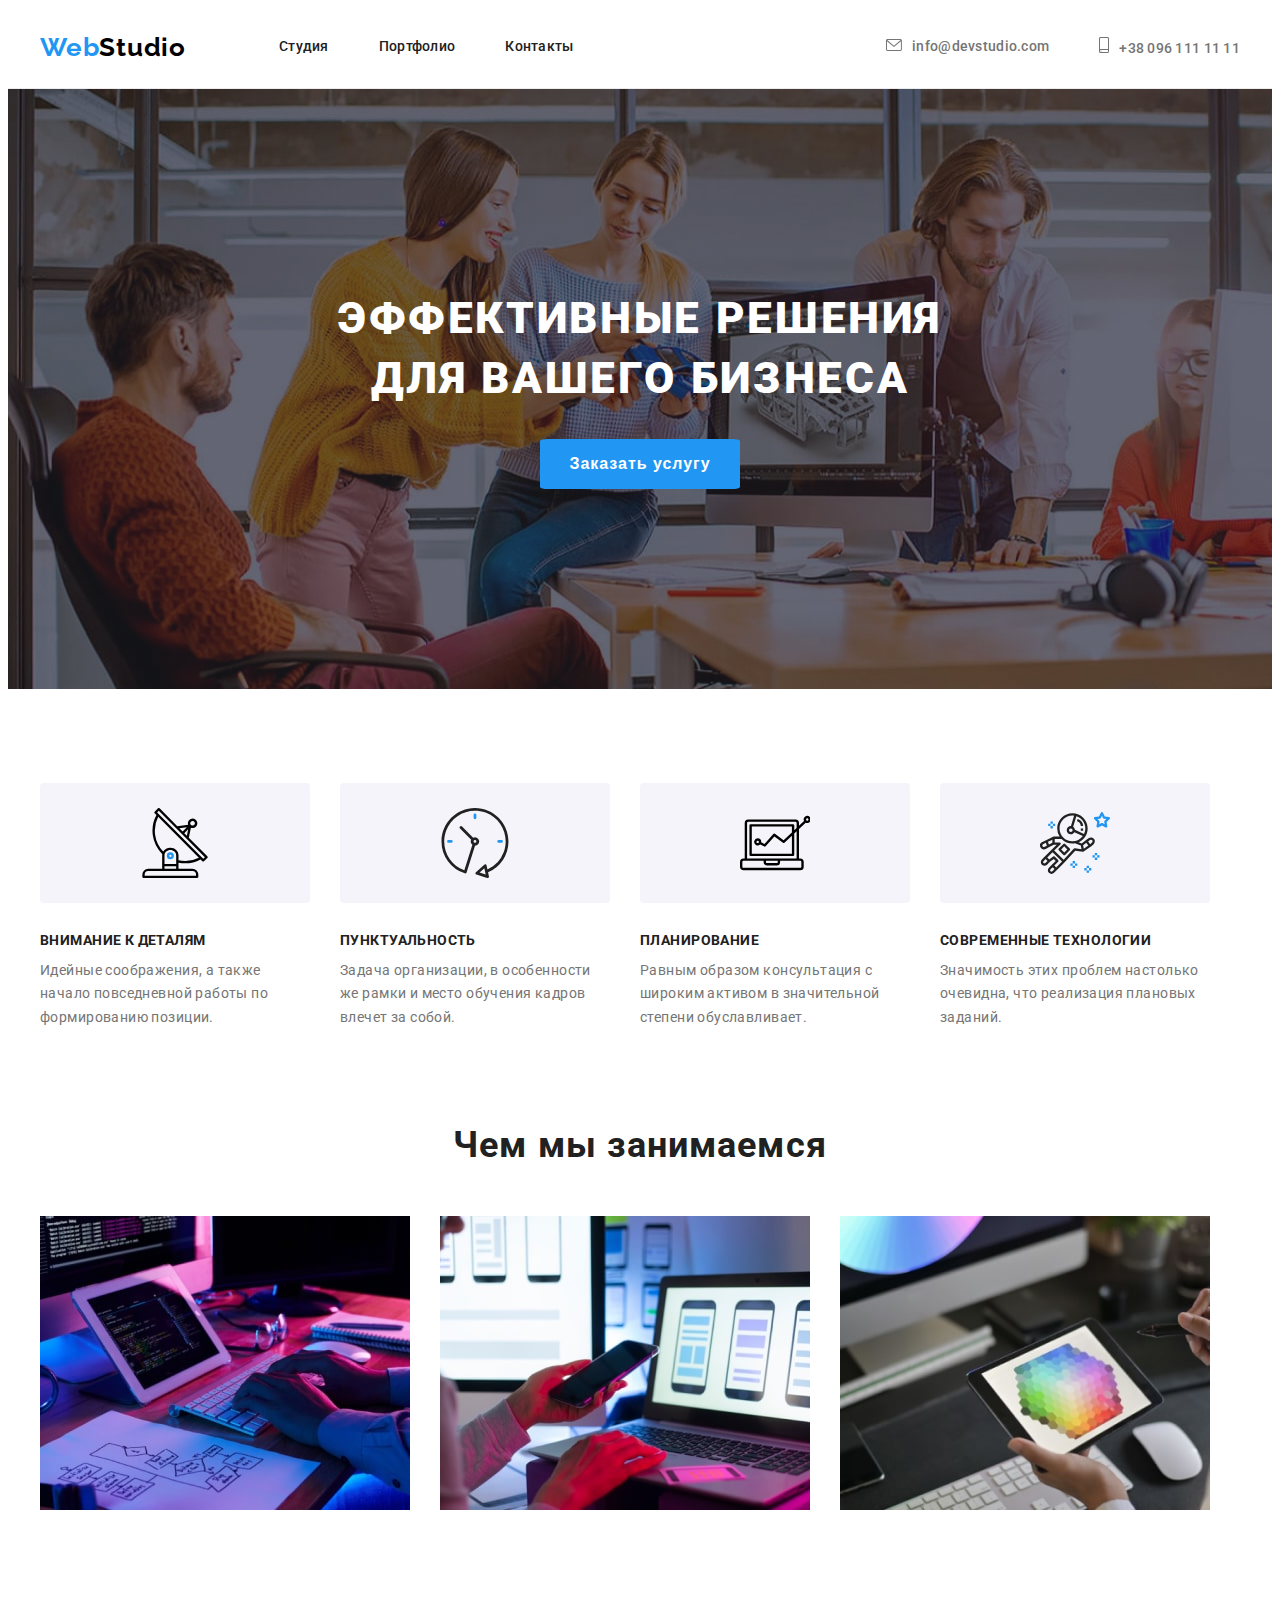
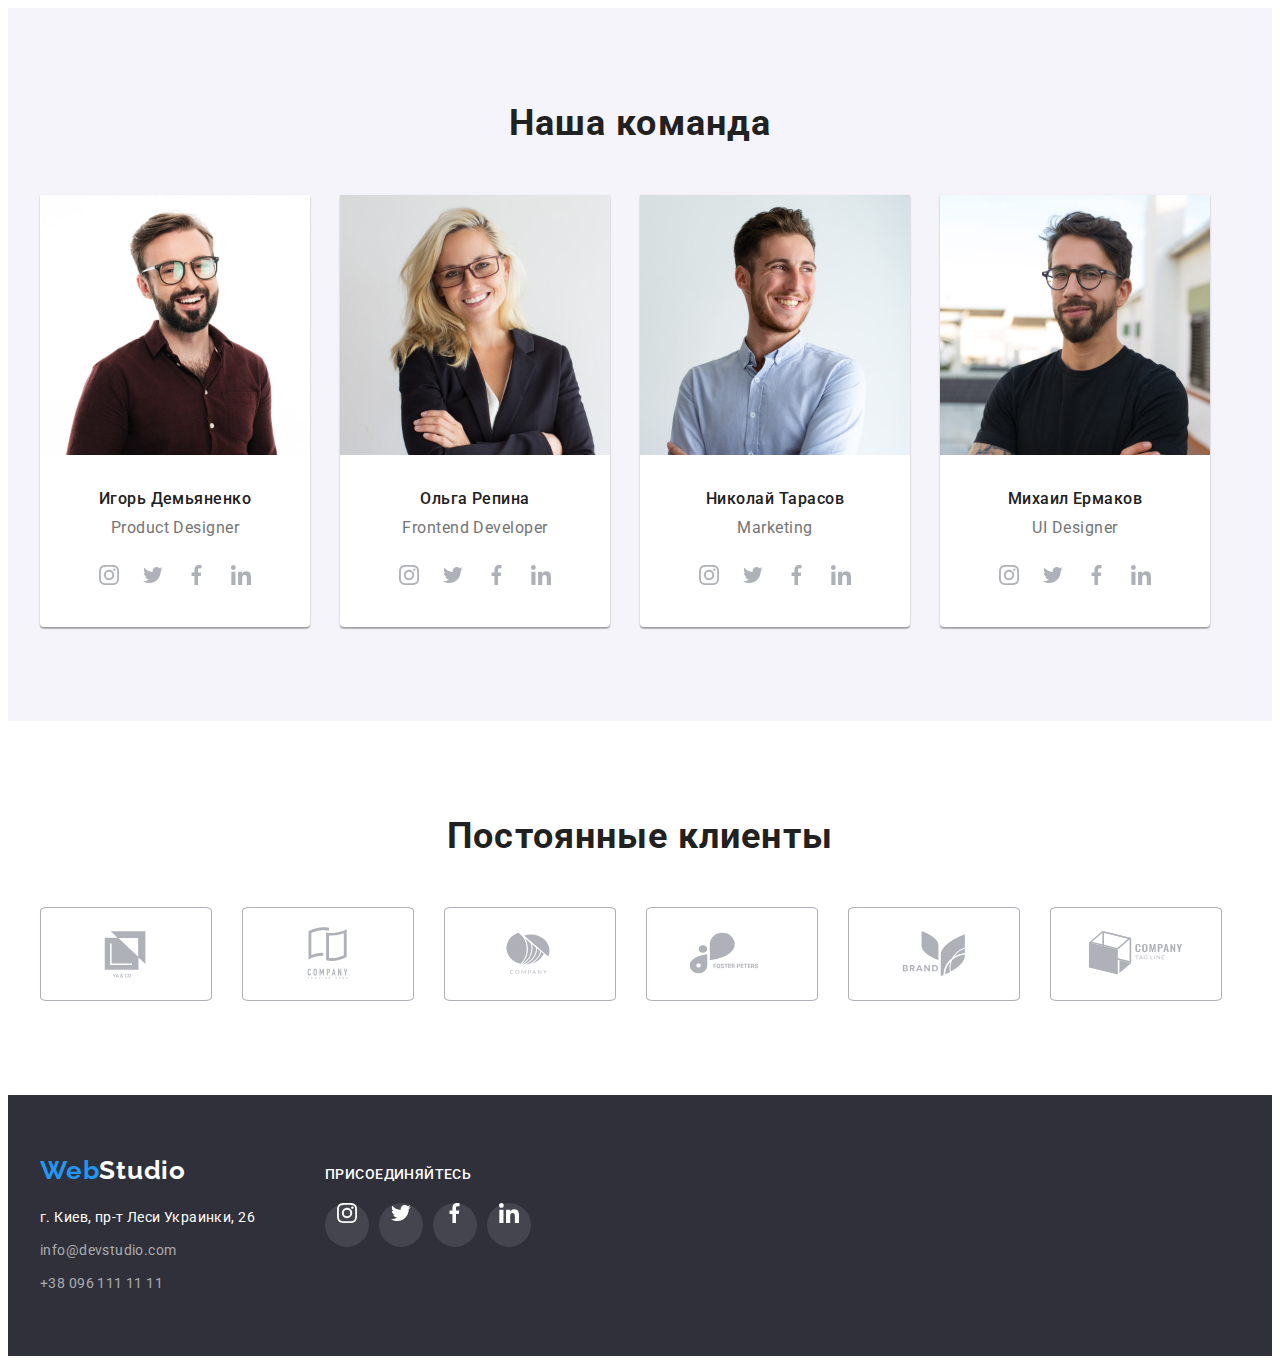
==== index.html @ 397a9e9d "Perenos 4 DZ" ====
<!DOCTYPE html>
<html lang="ru">
<head>
    <meta charset="UTF-8">
    <meta http-equiv="X-UA-Compatible" content="IE=edge">
    <meta name="viewport" content="width=device-width, initial-scale=1.0">
    <link rel="preconnect" href="https://fonts.googleapis.com">
    <link rel="preconnect" href="https://fonts.gstatic.com" crossorigin>
    <link href="https://fonts.googleapis.com/css2?family=Raleway:wght@700&family=Roboto:wght@400;500;700;900&display=swap"
        rel="stylesheet">
<link rel="stylesheet" href="https://cdnjs.cloudflare.com/ajax/libs/modern-normalize/1.1.0/modern-normalize.min.css"
    integrity="sha512-wpPYUAdjBVSE4KJnH1VR1HeZfpl1ub8YT/NKx4PuQ5NmX2tKuGu6U/JRp5y+Y8XG2tV+wKQpNHVUX03MfMFn9Q=="
    crossorigin="anonymous" referrerpolicy="no-referrer" />
    <link rel="stylesheet" href="./css/styles.css">
    <title>Студия</title>
</head>
<body>
    <!--Верстка хеддера-->
    <header class="header">
        <div class="container header-container">
            <div class="header-logo">
        <a class="link logo" href="#0"><span class="logo-first">Web</span>Studio</a>
        </div>
        <nav class="header-navigation">
            <ul class="list header-list">
                <li class="header-item"><a class="link  header-link" href="./index.html">Студия</a></li>
                <li class="header-item"><a class="link header-link" href="./portfolio.html">Портфолио</a></li>
                <li class="header-item"><a class="link header-link" href="#0">Контакты</a></li>
            </ul>
        </nav>
        <div class="header-connect">
        <ul class="list header-contacts">
        <li class="header-contacts-item">
            
            <a class="link header-mail" href="mailto:info@devstudio.com">
                <svg class="header-icon">
                <use href="./img/icon.svg#icon-mail" width='16' height='12'></use>
            </svg>info@devstudio.com</a></li>
        <li>
            <a class="link header-tel" href="tel:+380961111111">
                <svg class="header-icon tel-icon">
                <use href="./img/icon.svg#icon-tel" width='10' height='16'></use>
            </svg>+38 096 111 11 11</a></li>
        </ul>
        </div>
        </div>
    </header>
    <!--Контент страницы-->
    <main class="main-content">
        <!--Hero-->
        <section class="hero section">
            <div class="hero-container container">
            <h1 class="hero-title">Эффективные решения для вашего бизнеса</h1>
            <button class="hero-button" type="button">Заказать услугу</button>
            </div>
        </section>
        <!--Особенности-->
        <section class="features section">
            <div class="container features-container">
            <h2 class="visually-hidden">Особенности</h2>
            <ul class="list features-list list">
                <li class="features-list-item">
                    <div class="features-thumb">
                    <svg class="features-icon">
                        <use href="./img/icon.svg#icon-antenna" width='70' height='70'></use>
                    </svg>
                    </div>
                    <h3 class="features-list-subtitle">Внимание к деталям</h3>
                    <p class="features-list-text">Идейные соображения, а также начало повседневной работы по формированию позиции.</p>
                </li>
                <li class="features-list-item">
                    <div class="features-thumb">
                        <svg class="features-icon">
                            <use href="./img/icon.svg#icon-clock" width='70' height='70'></use>
                        </svg>
                    </div>
                    <h3 class="features-list-subtitle">Пунктуальность</h3>
                    <p class="features-list-text">Задача организации, в особенности же рамки и место обучения кадров влечет за собой.</p>
                </li>
                <li class="features-list-item">
                    <div class="features-thumb">
                        <svg class="features-icon">
                            <use href="./img/icon.svg#icon-Vector" width='70' height='70'></use>
                        </svg>
                    </div>
                    <h3 class="features-list-subtitle">Планирование</h3>
                    <p class="features-list-text">Равным образом консультация с широким активом в значительной степени обуславливает.</p>
                </li>
                <li class="features-list-item">
                    <div class="features-thumb">
                        <svg class="features-icon">
                            <use href="./img/icon.svg#icon-astronaut" width='70' height='70'></use>
                        </svg>
                    </div>
                    <h3 class="features-list-subtitle">Современные технологии</h3>
                    <p class="features-list-text">Значимость этих проблем настолько очевидна, что реализация плановых заданий.</p>
                </li>
            </ul>
            </div>
        </section>
            <!-- Чем мы занимаемся -->
        <section class="what-we-do section">
            <div class="container what-we-do-container">
            <h2 class="features-list-title">Чем мы занимаемся</h2>
            <ul class="list features-list-pictures">
                <li class="list-picture"><img src="./img/img1.jpeg" alt="Примеры того чем мы занимаемся" width="370" height="294"></li>
                <li class="list-picture"><img src="./img/img2.jpeg" alt="Примеры того чем мы занимаемся" width="370" height="294"></li>
                <li class="list-picture"><img src="./img/img3.jpeg" alt="Примеры того чем мы занимаемся" width="370" height="294"></li>
            </ul>
            </div>
        </section>
        <!--Наша команда-->
        <section class="our-team section">
            <div class="container our-team-container">
            <h2 class="our-team-title">Наша команда</h2>
            <ul class="list our-team-list">
                <li class="our-team-item">
                    <img class="our-team-image" src="./img/team/img1.jpeg" alt="Участник команды" width="270" height="260">
                    <div class="our-team-item-bottom">
                    <h3 class="our-team-subtitle">Игорь Демьяненко</h3>
                    <p class="our-team-text" lang="en">Product Designer</p>
                    <ul class="our-team-social-list list">
                        <li class="our-team-social-item">
                            <a class="our-team-social-link link" href="#0">
                                <svg class="our-team-social-image">
                                    <use href='./img/icon.svg#icon-instagram'width='20' height='20'></use>
                                </svg>
                            </a>
                        </li>
                        <li class="our-team-social-item">
                            <a class="our-team-social-link link" href="#0">
                                <svg class="our-team-social-image">
                                    <use href='./img/icon.svg#icon-twitter' width='20' height='20'></use>
                                </svg>
                            </a>
                        </li>
                        <li class="our-team-social-item">
                            <a class="our-team-social-link link" href="#0">
                                <svg class="our-team-social-image">
                                    <use href='./img/icon.svg#icon-facebook' width='20' height='20'></use>
                                </svg>
                            </a>
                        </li>
                        <li class="our-team-social-item">
                            <a  class="our-team-social-link link" class="our-team-social-link link" href="#0">
                                <svg class="our-team-social-image">
                                    <use href='./img/icon.svg#icon-linkedin' width='20' height='20'></use>
                                </svg>
                            </a>
                        </li>
                    </ul>
                    </div>
                </li>
                <li class="our-team-item">
                    <img class="our-team-image" src="./img/team/img2.jpeg" alt="Участник команды" width="270" height="260">
                    <div class="our-team-item-bottom">
                    <h3 class="our-team-subtitle">Ольга Репина</h3>
                    <p class="our-team-text" lang="en">Frontend Developer</p>
                    <ul class="our-team-social-list list">
                        <li class="our-team-social-item">
                            <a class="our-team-social-link link" class="our-team-social-link link" href="#0">
                                <svg class="our-team-social-image">
                                    <use href='./img/icon.svg#icon-instagram' width='20' height='20'></use>
                                </svg>
                            </a>
                        </li>
                        <li class="our-team-social-item">
                            <a class="our-team-social-link link" class="our-team-social-link link" href="#0">
                                <svg class="our-team-social-image">
                                    <use href='./img/icon.svg#icon-twitter' width='20' height='20'></use>
                                </svg>
                            </a>
                        </li>
                        <li class="our-team-social-item">
                            <a class="our-team-social-link link" class="our-team-social-link link" href="#0">
                                <svg class="our-team-social-image">
                                    <use href='./img/icon.svg#icon-facebook' width='20' height='20'></use>
                                </svg>
                            </a>
                        </li>
                        <li class="our-team-social-item">
                            <a class="our-team-social-link link" class="our-team-social-link link" href="#0">
                                <svg class="our-team-social-image">
                                    <use href='./img/icon.svg#icon-linkedin' width='20' height='20'></use>
                                </svg>
                            </a>
                        </li>
                    </ul>
                    </div>
                </li>
                <li class="our-team-item">
                    <img class="our-team-image" src="./img/team/img3.jpeg" alt="Участник команды" width="270" height="260">
                    <div class="our-team-item-bottom">
                    <h3 class="our-team-subtitle">Николай Тарасов</h3>
                    <p class="our-team-text" lang="en">Marketing</p>
                    <ul class="our-team-social-list list">
                        <li class="our-team-social-item">
                            <a class="our-team-social-link link" href="#0">
                                <svg class="our-team-social-image">
                                    <use href='./img/icon.svg#icon-instagram' width='20' height='20'></use>
                                </svg>
                            </a>
                        </li>
                        <li class="our-team-social-item">
                            <a class="our-team-social-link link" href="#0">
                                <svg class="our-team-social-image">
                                    <use href='./img/icon.svg#icon-twitter' width='20' height='20'></use>
                                </svg>
                            </a>
                        </li>
                        <li class="our-team-social-item">
                            <a class="our-team-social-link link" href="#0">
                                <svg class="our-team-social-image">
                                    <use href='./img/icon.svg#icon-facebook' width='20' height='20'></use>
                                </svg>
                            </a>
                        </li>
                        <li class="our-team-social-item">
                            <a class="our-team-social-link link" href="#0">
                                <svg class="our-team-social-image">
                                    <use href='./img/icon.svg#icon-linkedin' width='20' height='20'></use>
                                </svg>
                            </a>
                        </li>
                    </ul>
                    </div>
                </li>
                <li class="our-team-item">
                    <img class="our-team-image" src="./img/team/img4.jpeg" alt="Участник команды" width="270" height="260">
                    <div class="our-team-item-bottom">
                    <h3 class="our-team-subtitle">Михаил Ермаков</h3>
                    <p class="our-team-text" lang="en">UI Designer</p>
                    <ul class="our-team-social-list list">
                        <li class="our-team-social-item">
                            <a class="our-team-social-link link" href="#0">
                                <svg class="our-team-social-image">
                                    <use href='./img/icon.svg#icon-instagram' width='20' height='20'></use>
                                </svg>
                            </a>
                        </li>
                        <li class="our-team-social-item">
                            <a class="our-team-social-link link" href="#0">
                                <svg class="our-team-social-image">
                                    <use href='./img/icon.svg#icon-twitter' width='20' height='20'></use>
                                </svg>
                            </a>
                        </li>
                        <li class="our-team-social-item">
                            <a class="our-team-social-link link" href="#0">
                                <svg class="our-team-social-image">
                                    <use href='./img/icon.svg#icon-facebook' width='20' height='20'></use>
                                </svg>
                            </a>
                        </li>
                        <li class="our-team-social-item">
                            <a class="our-team-social-link link" href="#0">
                                <svg class="our-team-social-image">
                                    <use href='./img/icon.svg#icon-linkedin' width='20' height='20'></use>
                                </svg>
                            </a>
                        </li>
                    </ul>
                    </div>
                </li>
            </ul>
            </div>
        </section>
        <!--Постоянные клиенты-->
        <section class="regular-customers container">
            <h2 class="regular-customers-title">Постоянные клиенты</h2>
            <ul class="list regular-customers-list">
                <li class="regular-customers-item">
                    <a class="regular-customers-link link" href="#0">
                    <svg class="regular-customers-image">
                    <use href='./img/icon.svg#icon-Logo'></use>
                    </svg></a>
                </li>
                <li class="regular-customers-item">
                    <a class="regular-customers-link link" href="#0">
                    <svg class="regular-customers-image">
                        <use href='./img/icon.svg#icon-Logo2'></use>
                    </svg></a>
                </li>
                <li class="regular-customers-item">
                    <a class="regular-customers-link link" href="#0">
                    <svg class="regular-customers-image">
                        <use href='./img/icon.svg#icon-Logo3'></use>
                    </svg>
                    </a>
                </li>
                <li class="regular-customers-item">
                    <a class="regular-customers-link link" href="#0">
                    <svg class="regular-customers-image">
                        <use href='./img/icon.svg#icon-Logo4'></use>
                    </svg>
                    </a>
                </li>
                <li class="regular-customers-item">
                    <a class="regular-customers-link link" href="#0">
                    <svg class="regular-customers-image">
                        <use href='./img/icon.svg#icon-Logo5'></use>
                    </svg>
                    </a>
                </li>
                <li class="regular-customers-item">
                    <a class="regular-customers-link link" href="#0">
                    <svg class="regular-customers-image">
                        <use href='./img/icon.svg#icon-Logo6'></use>
                    </svg>
                    </a>
                </li>
            </ul>
        </section>
    </main>
    <!--Создание подвала-->
    <footer class="footer">
        <div class="footer-main-container container">
        <div class="footer-container">
        <a class="link logo-footer" href="#0"><span class="logo-first">Web</span>Studio</a>
        <address class="address-title">
            <ul class="list footer-contacts">
                <li class="footer-list-item"><a class="link map-navigation" href="https://goo.gl/maps/PW8hdYivpTVeAPPN6" target="_blank">г. Киев, пр-т Леси Украинки, 26</a></li>
                <li class="footer-list-item"><a class="link footer-mail" href="mailto:info@devstudio.com">info@devstudio.com</a></li>
                <li class="footer-list-item"><a class="link footer-tel" href="tel:+380961111111">+38 096 111 11 11</a></li>
            </ul>
        </div>
        </address>
        <div class="container our-social-container">
        <h3 class="our-social-title">ПРИСОЕДИНЯЙТЕСЬ</h3>
        <ul class="our-social-list list">
            <li class="our-social-item">
                <a class="link our-social-link" href="#0">
                    <svg class="our-social-image">
                        <use href='./img/icon.svg#icon-instagram' width='20' height='20'></use>
                    </svg>
                </a>
            </li>
            <li class="our-social-item">
                <a class="link our-social-link" href="#0">
                    <svg class="our-social-image">
                        <use href='./img/icon.svg#icon-twitter' width='20' height='20'></use>
                    </svg>
                </a>
            </li>
            <li class="our-social-item">
                <a class="link our-social-link" href="#0">
                    <svg class="our-social-image">
                        <use href='./img/icon.svg#icon-facebook' width='20' height='20'></use>
                    </svg>
                </a>
            </li>
            <li class="our-social-item">
                <a class="link our-social-link" href="#0">
                    <svg class="our-social-image">
                        <use href='./img/icon.svg#icon-linkedin' width='20' height='20'></use>
                    </svg>
                </a>
            </li>
        </ul>
        </div>
        </div>
    </footer>
</body>
</html>
---- css/styles.css ----
:root {
  --main-title-color: #ffffff;
  --second-title-color: #212121;
  --main-text-color: #757575;
  --second-text-color: #ffffff;
  --third-text-color: rgba(255, 255, 255, 0, 6);
  --fourth-text-color: #212121;
  --accent-text-color: #2196f3;
  --header-text-color-first: #212121;
  --header-text-color-second: #757575;
  --main-logo-color: #000000;
  --second-logo-color: #2196f3;
}

a:active,
a:focus {
  outline: none;
}

input,
textarea {
  outline: none;
}
input:active,
textarea:active {
  outline: none;
}
:focus {
  outline: none;
}
textarea {
  resize: none;
}
textarea {
  resize: vertical;
}
textarea {
  resize: horizontal;
}

p,
h1,
h2,
h3,
h4,
h5,
h6 {
  margin: 0;
}

body {
  font-family: "Roboto", sans-serif;
  background-color: #ffffff;
  color: var(--main-text-color);
}

ul {
  margin: 0;
  padding: 0;
}

button {
  cursor: pointer;
}

.list {
  list-style: none;
}

.link {
  text-decoration: none;
  color: inherit;
}

.visually-hidden {
  position: absolute;
  white-space: nowrap;
  width: 1px;
  height: 1px;
  overflow: hidden;
  border: 0;
  padding: 0;
  clip: rect(0 0 0 0);
  clip-path: inset(50%);
  margin: -1px;
}

.section {
  padding-top: 94px;
  padding-bottom: 94px;
}

.container {
  width: 1200px;
  padding-left: 15px;
  padding-right: 15px;
  margin: 0 auto;
}

/*-----------------HEADER--------------*/

.header {
  padding-top: 24px;
  padding-bottom: 25px;
  border-bottom: 1px solid #ececec;
}

.header-logo {
  margin-right: 93px;
}

.header-container {
  display: flex;
  align-items: center;
}

.header-item:not(:last-child) {
  margin-right: 50px;
}

.header-connect {
  margin-left: auto;
}

.header-contacts {
  display: flex;
}

.header-mail {
  margin-right: 50px;
}

.logo {
  font-family: "Raleway", sans-serif;
  font-weight: 700;
  font-size: 26px;
  line-height: 1.19;
  letter-spacing: 0.03em;
  color: var(--main-logo-color);
}

.logo-first {
  color: var(--second-logo-color);
}

.header-list {
  display: flex;
}

.header-item {
  font-weight: 500;
  font-size: 14px;
  line-height: 1.14;
  letter-spacing: 0.02em;
  color: var(--header-text-color-first);
}

.header-contacts {
  font-weight: 500;
  font-size: 14px;
  line-height: 1.14;
  letter-spacing: 0.02em;
  color: var(--header-text-color-second);
  justify-content: center;
  align-items: center;
}

.header-icon {
  width: 16px;
  height: 12px;
  margin-right: 10px;
  fill: var(--header-text-color-second);
}

.tel-icon {
  width: 10px;
  height: 16px;
}

.header-contacts-item:hover,
.header-contacts-item:focus {
  color: var(--accent-text-color);
  fill: var(--accent-text-color);
}

.logo:focus,
.logo:hover {
  color: var(--accent-text-color);
}

.header-link:hover,
.header-link:focus,
.header-link:active {
  color: var(--accent-text-color);
}

.header-tel:hover,
.header-tel:focus {
  color: var(--accent-text-color);
}

.header-tel:hover svg,
.header-tel:focus svg {
  fill: var(--accent-text-color);
}

.header-mail:focus,
.header-mail:hover {
  color: var(--accent-text-color);
}

.header-mail:focus svg,
.header-mail:hover svg {
  fill: var(--accent-text-color);
}

/*--------------------HERO------------------*/

.hero {
  background-color: #2f303a;
  /* max-height: 600px; */
  padding-bottom: 200px;
  padding-top: 200px;
  background-image: linear-gradient(
      rgba(47, 48, 58, 0.4),
      rgba(47, 48, 58, 0.4)
    ),
    url(../img/hero.jpeg);
}

.hero-container {
  text-align: center;
}

.hero-title {
  font-weight: 900;
  font-size: 44px;
  line-height: 1.36;

  letter-spacing: 0.06em;
  text-transform: uppercase;

  color: var(--main-title-color);

  max-width: 696px;
  margin: 0 auto;
  margin-bottom: 30px;
}

.hero-button {
  height: 50px;
  min-width: 200px;
  font-weight: 700;
  font-size: 16px;
  line-height: 1.87;

  letter-spacing: 0.06em;
  border-radius: 4%;
  border-color: transparent;

  color: var(--second-text-color);
  background-color: var(--accent-text-color);
}

/*--------------Features and what we do----------------*/

/* .features-container {
  padding-bottom: 94px;
  padding-top: 94px;
} */

.features {
  padding-bottom: 0;
}

.features-list {
  display: flex;
  /* margin-bottom: 94px; */
}

/* .features-list-item:not(:last-child) {
  margin-left: 30px;
} */

.features-list-item {
  margin-right: 30px;
  max-width: 270px;
}

.features-list-item:nth-child(4n) {
  margin-right: 0;
}

.features-thumb {
  width: 270px;
  height: 120px;
  background-color: #f5f4fa;

  border-radius: 4px;

  display: flex;

  justify-content: center;
  align-items: center;
}

.features-icon {
  max-width: 70px;
  max-height: 70px;
}

.features-list-subtitle {
  font-weight: 700;
  font-size: 14px;
  line-height: 1.14;
  letter-spacing: 0.03em;
  text-transform: uppercase;

  color: var(--second-title-color);
  padding-top: 30px;
  margin-bottom: 10px;
}

.features-list-text {
  font-weight: 400;
  font-size: 14px;
  line-height: 1.71;
  letter-spacing: 0.03em;
  color: var(--main-text-color);
}

.features-list-title {
  font-weight: 700;
  font-size: 36px;
  line-height: 1.17;
  text-align: center;
  letter-spacing: 0.03em;

  color: var(--second-title-color);

  margin-bottom: 50px;
}

.features-list-pictures {
  display: flex;
}

.list-picture {
  margin-right: 30px;
}

.list-picture:nth-child(3n) {
  margin-right: 0;
}

/*------------------------OUR TEAM------------------------*/

.our-team {
  background-color: #f5f4fa;
}

/* .our-team-container {
  padding-top: 94px;
  padding-bottom: 94px;
} */

.our-team-title {
  font-weight: 700;
  font-size: 36px;
  line-height: 1.17;

  text-align: center;
  letter-spacing: 0.03em;

  color: var(--second-title-color);

  margin-bottom: 50px;
}

.our-team-item {
  padding-bottom: 30px;
  box-shadow: 0px 1px 3px rgba(0, 0, 0, 0.12), 0px 1px 1px rgba(0, 0, 0, 0.14),
    0px 2px 1px rgba(0, 0, 0, 0.2);
  border-radius: 0px 0px 4px 4px;
}

.our-team-list {
  display: flex;
}

.our-team-image {
  margin-bottom: 30px;
}

.our-team-subtitle {
  font-weight: 500;
  font-size: 16px;
  line-height: 1.19;

  text-align: center;
  letter-spacing: 0.03em;

  color: var(--second-title-color);

  margin-bottom: 10px;
}

.our-team-text {
  font-weight: 400;
  font-size: 16px;
  line-height: 1.19;

  text-align: center;
  letter-spacing: 0.03em;

  color: var(--main-text-color);
  margin-bottom: 16px;
}

.our-team-item {
  background-color: #ffffff;
  margin-right: 30px;
}

.our-team-item:nth-child(4n) {
  margin-bottom: 0;
}

.our-team-social-list {
  display: flex;
  justify-content: center;
}

.our-team-social-item {
  /* width: 100%;
  height: 100%; */
}

.our-team-social-image {
  max-width: 20px;
  max-height: 20px;
  fill: #afb1b8;
}

.our-team-social-link {
  display: flex;
  justify-content: center;
  align-items: center;
  width: 44px;
  height: 44px;
  border-radius: 50%;
}

.our-team-social-link:hover,
.our-team-social-link:focus {
  fill: var(--second-text-color);
  background-color: var(--accent-text-color);
}

.our-team-social-link:hover svg,
.our-team-social-link:focus svg {
  fill: var(--second-text-color);
}

/*-------------------REGULAR CUSTOMERS---------------------*/

.regular-customers {
  padding-top: 94px;
  padding-bottom: 94px;
}

.regular-customers-title {
  font-weight: 700;
  font-size: 36px;
  line-height: 1.17;
  text-align: center;
  letter-spacing: 0.03em;
  color: var(--second-title-color);

  margin-bottom: 50px;
}

.regular-customers-list {
  display: flex;
  /* justify-content: center;
  align-items: center; */
}

.regular-customers-item {
  display: flex;

  /* width: 170px;
  height: 92px;
  border: 1px solid #afb1b8;
  border-radius: 4%; */
}

.regular-customers-item + .regular-customers-item {
  margin-left: 30px;
}

.regular-customers-link {
  width: 170px;
  height: 92px;
  border: 1px solid #afb1b8;
  border-radius: 4%;
  display: flex;
  justify-content: center;
  align-items: center;
}

.regular-customers-link:hover,
.regular-customers-link:focus {
  color: var(--accent-text-color);
  border-color: var(--accent-text-color);
}

.regular-customers-image {
  width: 106px;
  height: 60px;
  fill: #afb1b8;
}

.regular-customers-link:hover svg,
.regular-customers-link:focus svg {
  fill: #2196f3;
  border-color: var(--accent-text-color);
}

/*------------------------FOOTER-----------------------*/

.footer {
  background-color: #2f303a;
  padding-top: 60px;
  padding-bottom: 60px;
}

.footer-main-container {
  display: flex;
  align-items: baseline;
  /* max-height: 300px; */
}

.footer-container {
}

.logo-footer {
  display: block;
  font-family: "Raleway", sans-serif;
  font-weight: 700;
  font-size: 26px;
  line-height: 1.19;
  letter-spacing: 0.03em;
  color: #ffffff;

  margin-bottom: 20px;
}

.logo-footer:hover,
.logo-footer:focus {
  color: var(--accent-text-color);
}

.footer-contacts {
  font-weight: 400;
  font-size: 14px;
  line-height: 1.71;
  letter-spacing: 0.03em;
  color: var(--header-text-color-second);
}

.footer-list-item {
  margin-bottom: 9px;
}

.footer-list-item:last-child {
  margin-bottom: 0;
}

.map-navigation {
  color: var(--second-text-color);
}

.footer-mail,
.footer-tel {
  color: rgba(255, 255, 255, 0.6);
}

.footer-list-item-map {
  color: var(--second-text-color);
}

.footer-tel:hover,
.footer-tel:focus {
  color: var(--accent-text-color);
}

.footer-mail:focus,
.footer-mail:hover {
  color: var(--accent-text-color);
}

.map-navigation:hover,
.map-navigation:focus {
  color: var(--accent-text-color);
}

.address-title {
  font-style: inherit;
  /* max-width: 231px;
  margin-right: 70px; */
}

.our-social-title {
  font-weight: 500;
  font-size: 14px;
  /* text-align: center; */
  line-height: 1.14;
  letter-spacing: 0.03em;
  /* text-transform: uppercase; */
  margin-bottom: 20px;
  color: var(--main-title-color);
}

.our-social-container {
  margin-left: 70px;
  width: 206px;
  padding-left: 0;
}

.our-social-list {
  display: flex;
  justify-content: center;
  align-items: center;
}

/* .our-social-item {
  border-radius: 50%;
} */

.our-social-link {
  display: flex;
  justify-content: center;
  align-items: center;
  width: 44px;
  height: 44px;
  border-radius: 50%;
  background-color: rgba(255, 255, 255, 0.1);
}

.our-social-item + .our-social-item {
  margin-left: 10px;
}

.our-social-image {
  width: 44px;
  height: 44px;
  fill: var(--second-text-color);
  padding: 12px;
}

.our-social-link:hover,
.our-social-link:focus {
  fill: var(--second-text-color);
  background-color: var(--accent-text-color);
}

/* .our-social-item:hover svg,
.our-social-item:focus svg {
  fill: var(--second-text-color);
} */
/*--------------------------PORTFOLIO PAGE-----------------*/

/* .portfolio-container {
  padding-top: 90px;
  padding-bottom: 90px;
} */

/*-------------------------------PORTFOLIO BUTTONS-----------------*/

.button-list {
  display: flex;
  padding-left: 280px;
  padding-right: 280px;
  margin-bottom: 50px;
  justify-content: center;
}

.button-item {
  margin-right: 8px;
  /* width: 128px;
  height: 38px; */
  flex-shrink: 0;
}

.button-item:last-child {
  margin-right: 0;
}
.button-style {
  font-family: "Roboto", sans-serif;
  font-weight: 500;
  font-size: 16px;
  line-height: 26px;

  text-align: center;
  letter-spacing: 0.03em;
  background-color: #f5f4fa;
  color: var(--fourth-text-color);

  border-radius: 4px;
  border-color: #f5f4fa;
  padding: 6px 22px;
}

.button-style:hover,
.button-style:focus {
  color: var(--second-text-color);
  background-color: var(--accent-text-color);
}

/*-------------------------------PORTFOLIO LIST-----------------*/

.portfolio-list {
  display: flex;
  flex-wrap: wrap;
  margin: -13px;
}

.portfolio-item {
  background: #ffffff;
  border: 1px solid #eeeeee;

  flex-basis: calc(100% / 3 - 30px);
  margin: 13px;
}

/* .portfolio-image {
} */

.portfolio-link {
  display: block;
}

.portfolio-text-styles {
  padding-top: 20px;
  padding-left: 24px;
  padding-right: 24px;
  padding-bottom: 20px;
}

.portfolio-list-subtitle {
  font-weight: 700;
  font-size: 18px;
  line-height: 2;

  letter-spacing: 0.06em;

  color: var(--second-title-color);

  margin-bottom: 4px;
}

.portfolio-list-text {
  font-weight: 400;
  font-size: 16px;
  line-height: 1.87;

  letter-spacing: 0.03em;

  color: var(--main-text-color);
}

.portfolio-link:hover,
.portfolio-link:focus {
  color: var(--accent-text-color);
  box-shadow: 0px 1px 1px rgba(0, 0, 0, 0.12), 0px 4px 4px rgba(0, 0, 0, 0.06),
    1px 4px 6px rgba(0, 0, 0, 0.16);
}
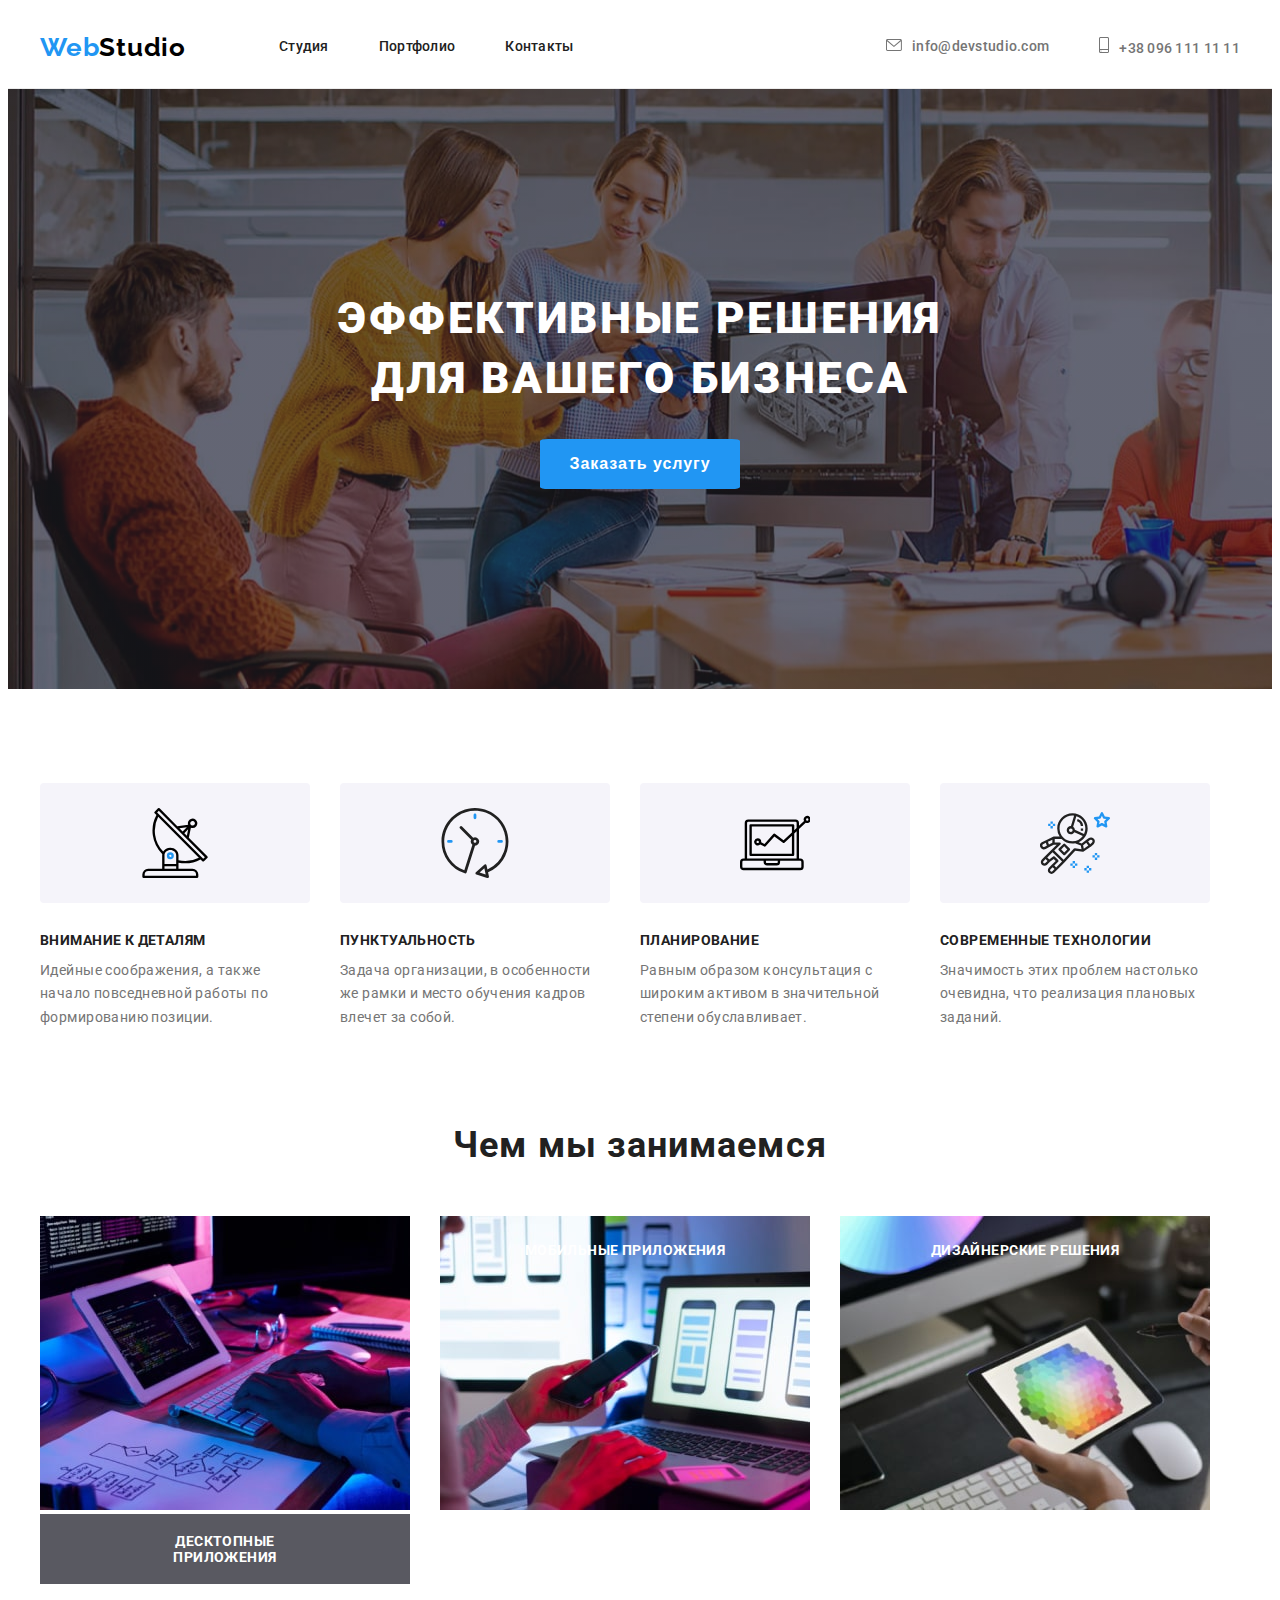
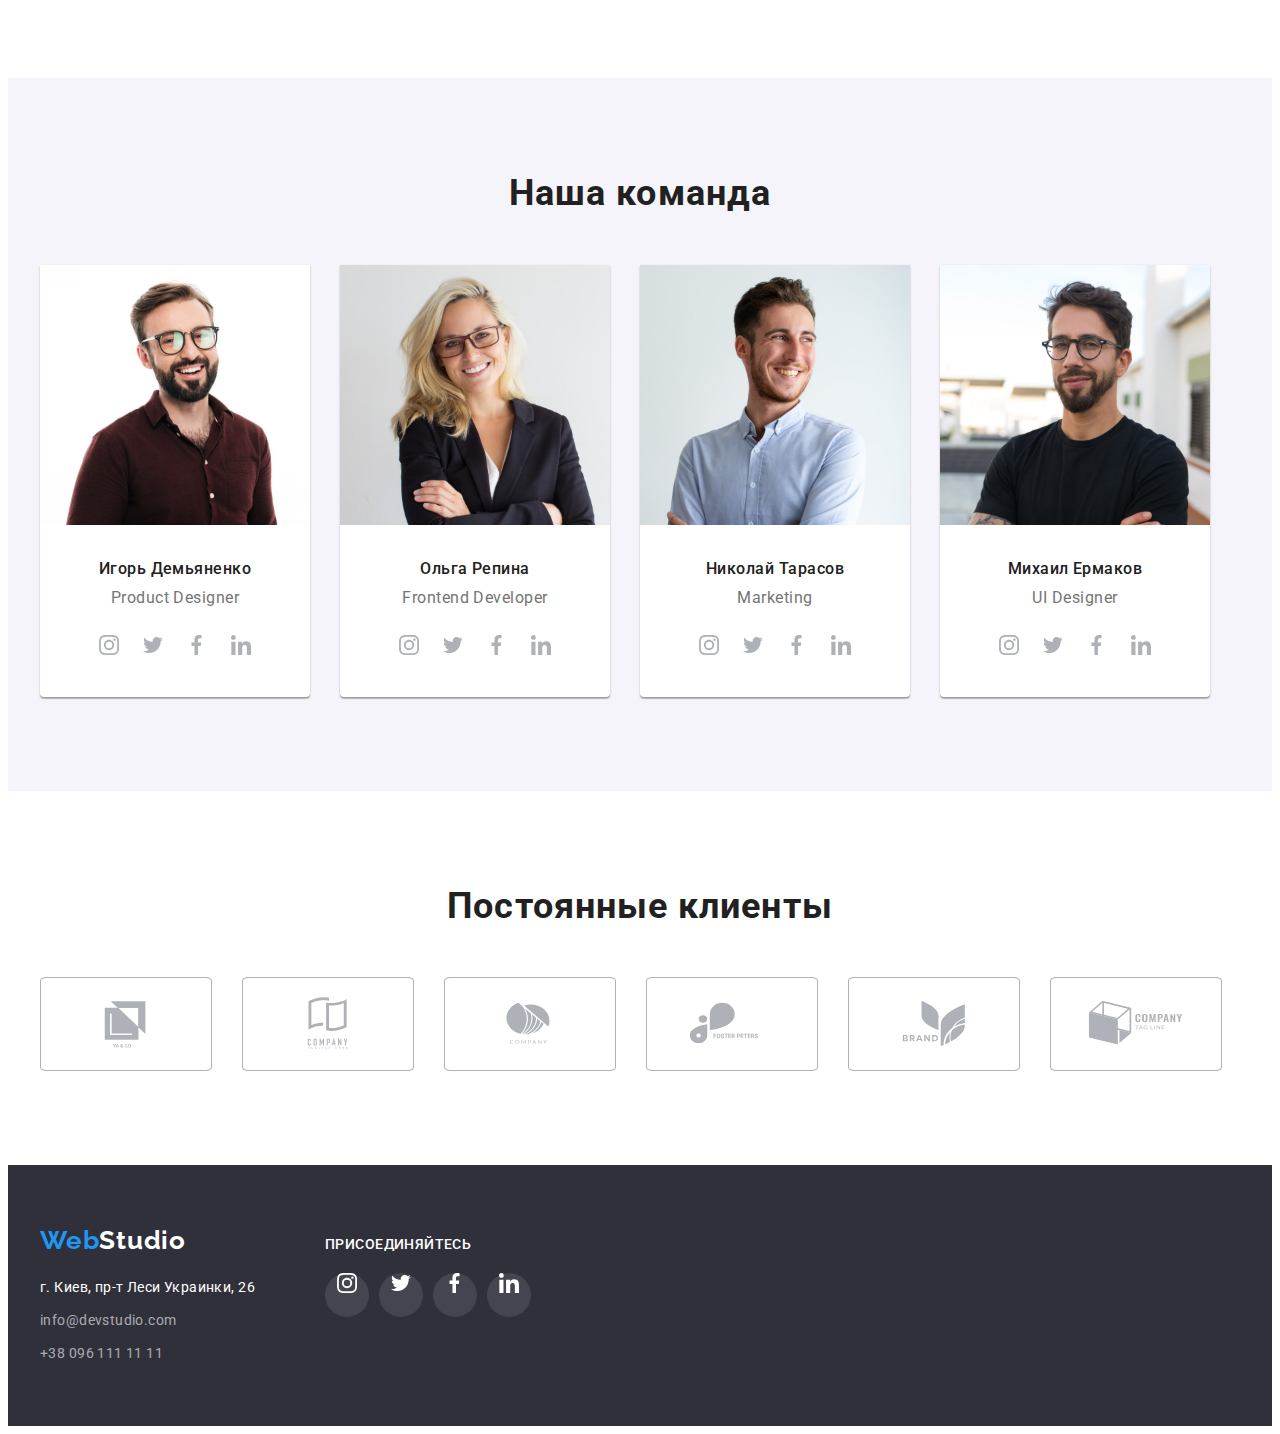
==== commit 3a8062c6: "Переходы на ссылках в хедере" ====
--- a/index.html
+++ b/index.html
@@ -103,9 +103,19 @@
             <div class="container what-we-do-container">
             <h2 class="features-list-title">Чем мы занимаемся</h2>
             <ul class="list features-list-pictures">
-                <li class="list-picture"><img src="./img/img1.jpeg" alt="Примеры того чем мы занимаемся" width="370" height="294"></li>
-                <li class="list-picture"><img src="./img/img2.jpeg" alt="Примеры того чем мы занимаемся" width="370" height="294"></li>
-                <li class="list-picture"><img src="./img/img3.jpeg" alt="Примеры того чем мы занимаемся" width="370" height="294"></li>
+                <li class="list-picture">
+                    
+                        <img src="./img/img1.jpeg" alt="Примеры того чем мы занимаемся" width="370" height="294">
+                        <div class="what-we-do-card">
+                        <p class="what-we-do-top-text">Десктопные приложения</p></div></li>
+                <li class="list-picture">
+                    <div class="what-we-do-card">
+                        <img src="./img/img2.jpeg" alt="Примеры того чем мы занимаемся" width="370" height="294">
+                        <p class="what-we-do-top-text">Мобильные приложения</p></div></li>
+                <li class="list-picture">
+                    <div class="what-we-do-card">
+                        <img src="./img/img3.jpeg" alt="Примеры того чем мы занимаемся" width="370" height="294">
+                        <p class="what-we-do-top-text">Дизайнерские решения</p></div></li>
             </ul>
             </div>
         </section>
--- a/css/styles.css
+++ b/css/styles.css
@@ -137,6 +137,7 @@
   line-height: 1.19;
   letter-spacing: 0.03em;
   color: var(--main-logo-color);
+  transition: color 250ms cubic-bezier(0.4, 0, 0.2, 1);
 }
 
 .logo-first {
@@ -153,6 +154,10 @@
   line-height: 1.14;
   letter-spacing: 0.02em;
   color: var(--header-text-color-first);
+}
+
+.header-link {
+  transition: color 250ms cubic-bezier(0.4, 0, 0.2, 1);
 }
 
 .header-contacts {
@@ -163,6 +168,16 @@
   color: var(--header-text-color-second);
   justify-content: center;
   align-items: center;
+}
+
+.header-mail,
+.header-tel {
+  transition: color 250ms cubic-bezier(0.4, 0, 0.2, 1);
+}
+
+.header-mail svg,
+.header-tel svg {
+  transition: fill 250ms cubic-bezier(0.4, 0, 0.2, 1);
 }
 
 .header-icon {
@@ -345,7 +360,34 @@
   display: flex;
 }
 
+.what-we-do-card {
+  position: relative;
+  /* display: flex; */
+  width: 370px;
+  height: 70px;
+  background-color: rgba(47, 48, 58, 0.8);
+}
+
+.what-we-do-top-text {
+  position: absolute;
+
+  top: 50%;
+  left: 50%;
+  transform: translate(-50%, -50%);
+
+  min-width: 205px;
+  font-weight: 700;
+  font-size: 14px;
+  line-height: 1.1;
+  text-align: center;
+  letter-spacing: 0.03em;
+  text-transform: uppercase;
+
+  color: #ffffff;
+}
+
 .list-picture {
+  /* position: relative; */
   margin-right: 30px;
 }
 
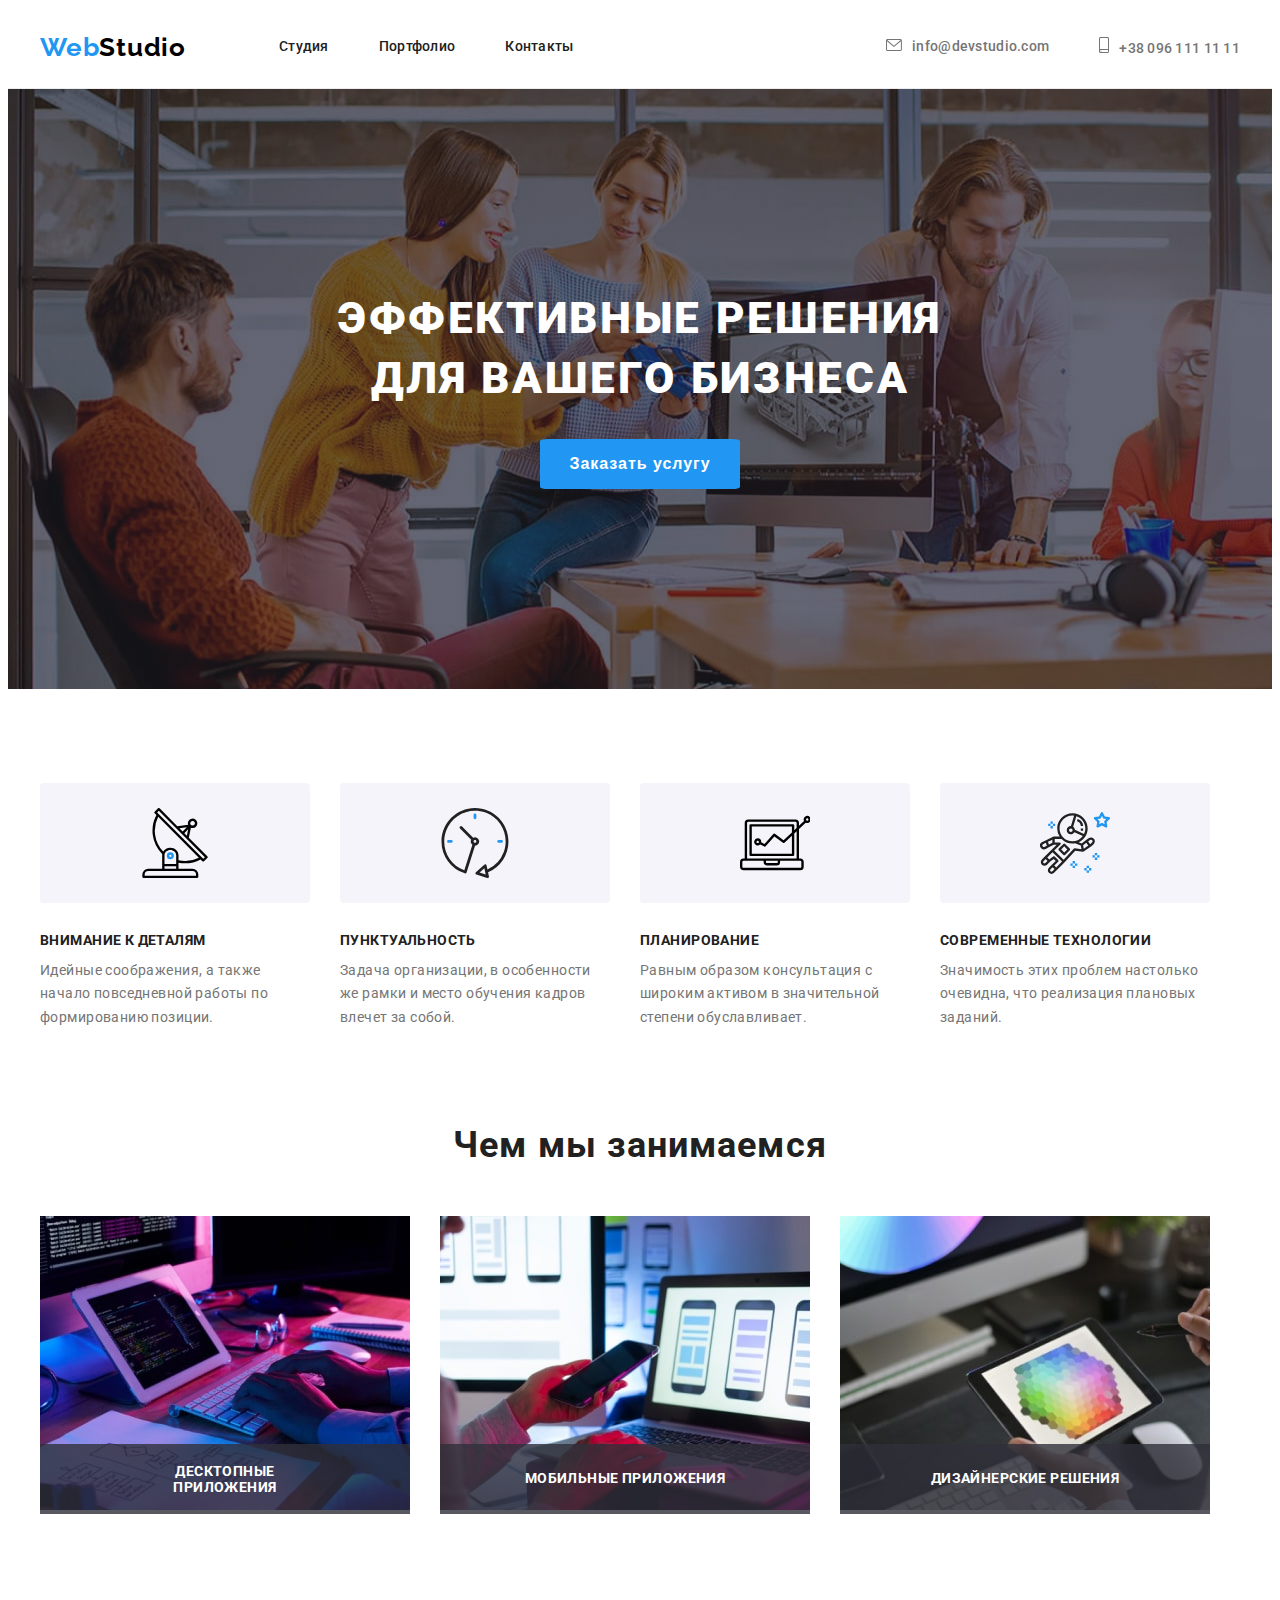
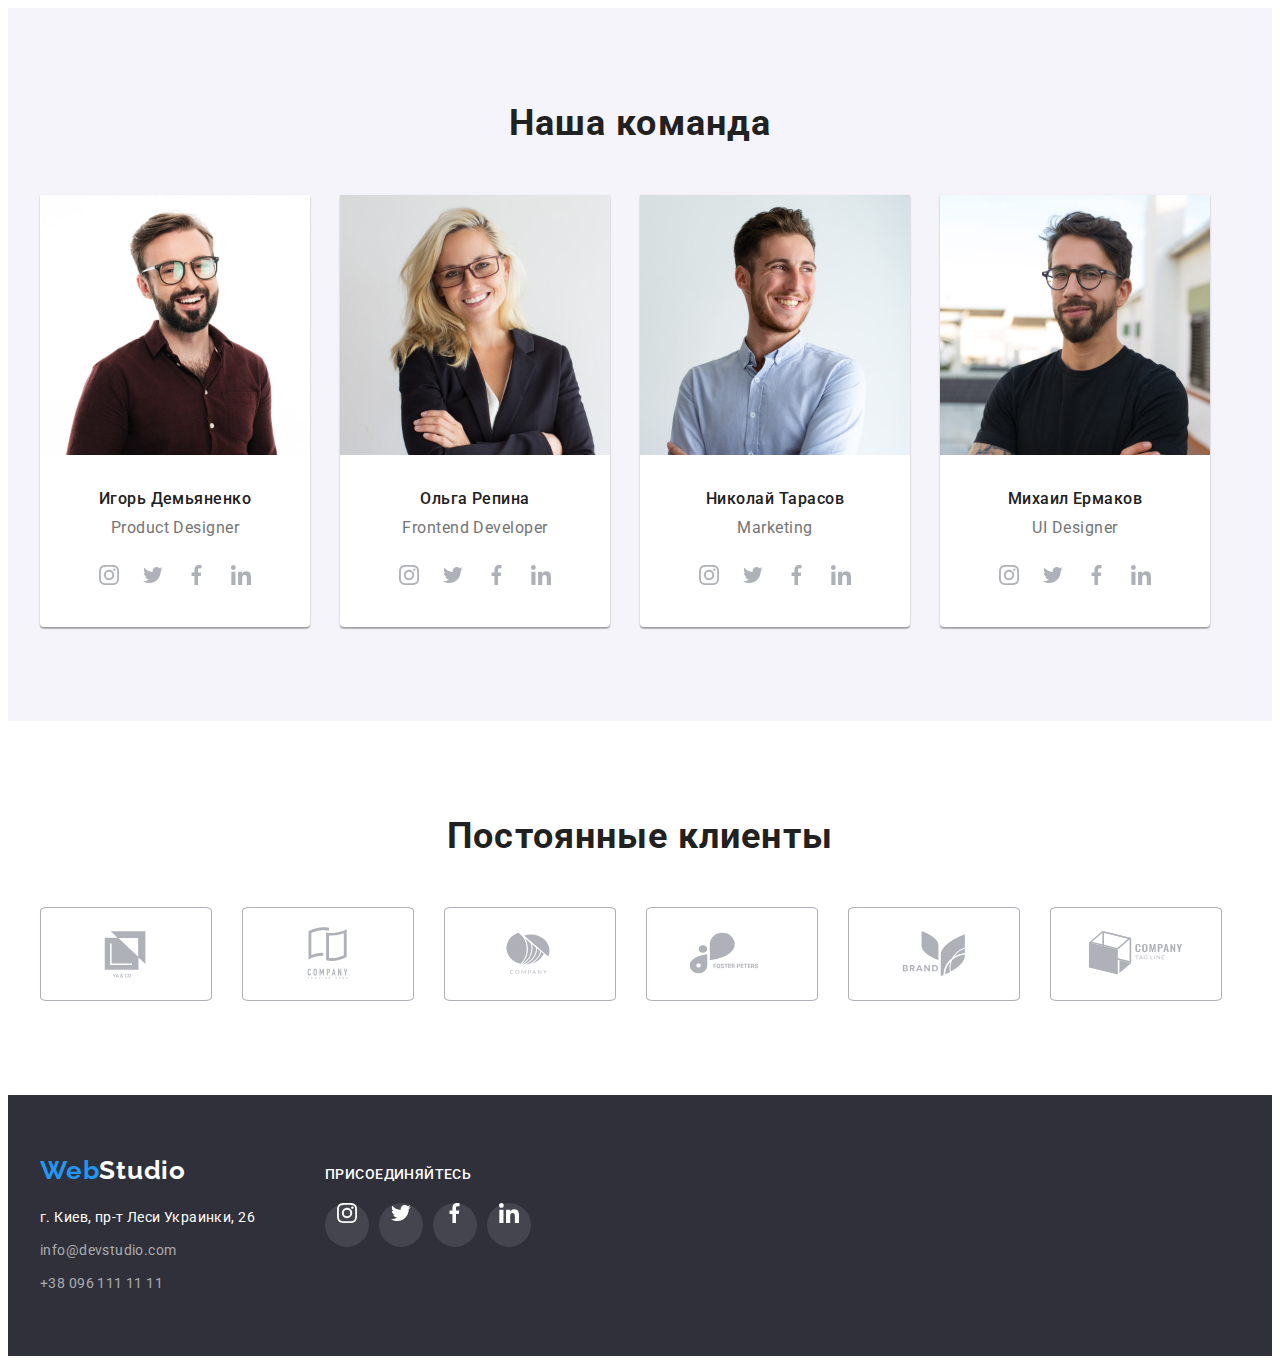
==== commit 4f713f68: "Текст поверх картинки "Чем мы занимаемся"" ====
--- a/index.html
+++ b/index.html
@@ -104,18 +104,27 @@
             <h2 class="features-list-title">Чем мы занимаемся</h2>
             <ul class="list features-list-pictures">
                 <li class="list-picture">
-                    
+                    <div class="what-we-do-card">
                         <img src="./img/img1.jpeg" alt="Примеры того чем мы занимаемся" width="370" height="294">
-                        <div class="what-we-do-card">
-                        <p class="what-we-do-top-text">Десктопные приложения</p></div></li>
+                        <div class="what-we-do-wrap">
+                        <p class="what-we-do-top-text">Десктопные приложения</p>
+                        </div>
+                        </div>
+                        </li>
                 <li class="list-picture">
                     <div class="what-we-do-card">
                         <img src="./img/img2.jpeg" alt="Примеры того чем мы занимаемся" width="370" height="294">
-                        <p class="what-we-do-top-text">Мобильные приложения</p></div></li>
+                        <div class="what-we-do-wrap">
+                        <p class="what-we-do-top-text">Мобильные приложения</p>
+                        </div>
+                        </div></li>
                 <li class="list-picture">
                     <div class="what-we-do-card">
                         <img src="./img/img3.jpeg" alt="Примеры того чем мы занимаемся" width="370" height="294">
-                        <p class="what-we-do-top-text">Дизайнерские решения</p></div></li>
+                        <div class="what-we-do-wrap">
+                        <p class="what-we-do-top-text">Дизайнерские решения</p>
+                        </div>
+                    </div></li>
             </ul>
             </div>
         </section>
--- a/css/styles.css
+++ b/css/styles.css
@@ -362,10 +362,16 @@
 
 .what-we-do-card {
   position: relative;
+}
+
+.what-we-do-wrap {
+  position: absolute;
   /* display: flex; */
   width: 370px;
   height: 70px;
   background-color: rgba(47, 48, 58, 0.8);
+  bottom: 0;
+  left: 0;
 }
 
 .what-we-do-top-text {
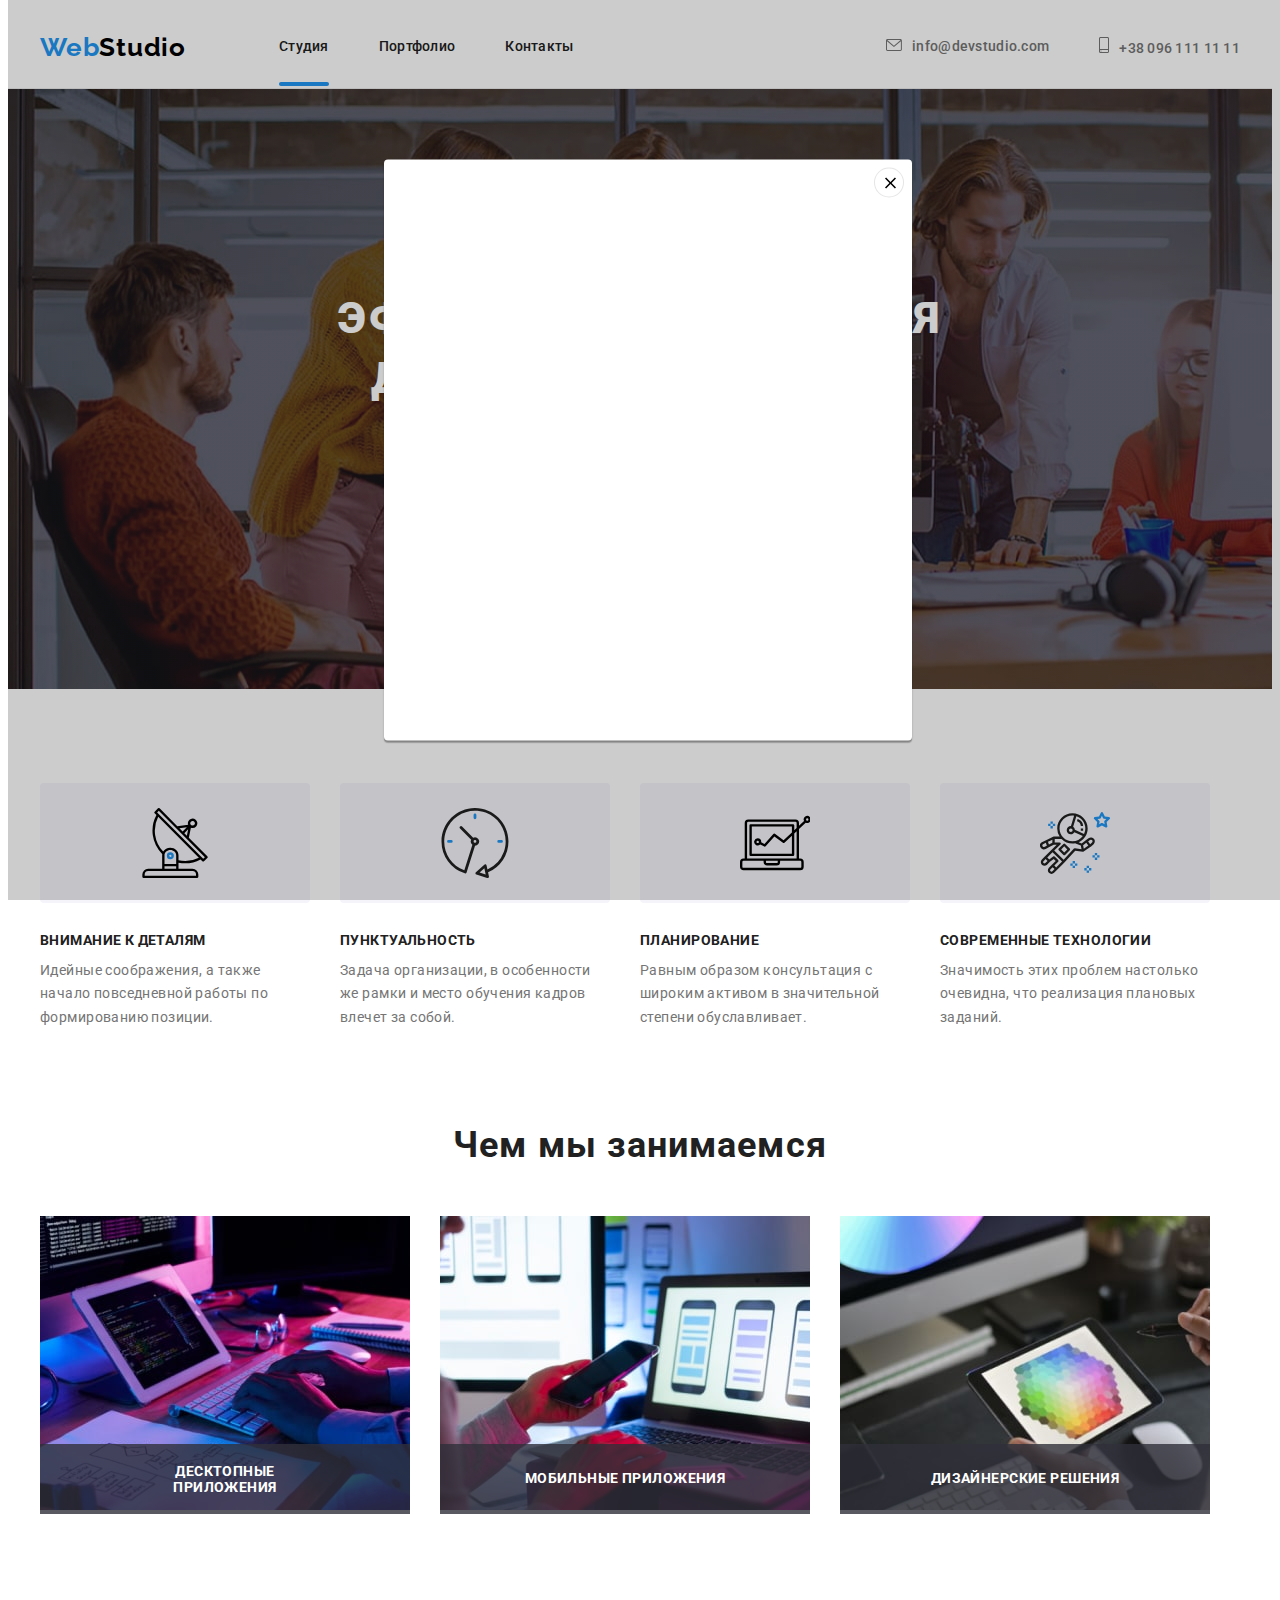
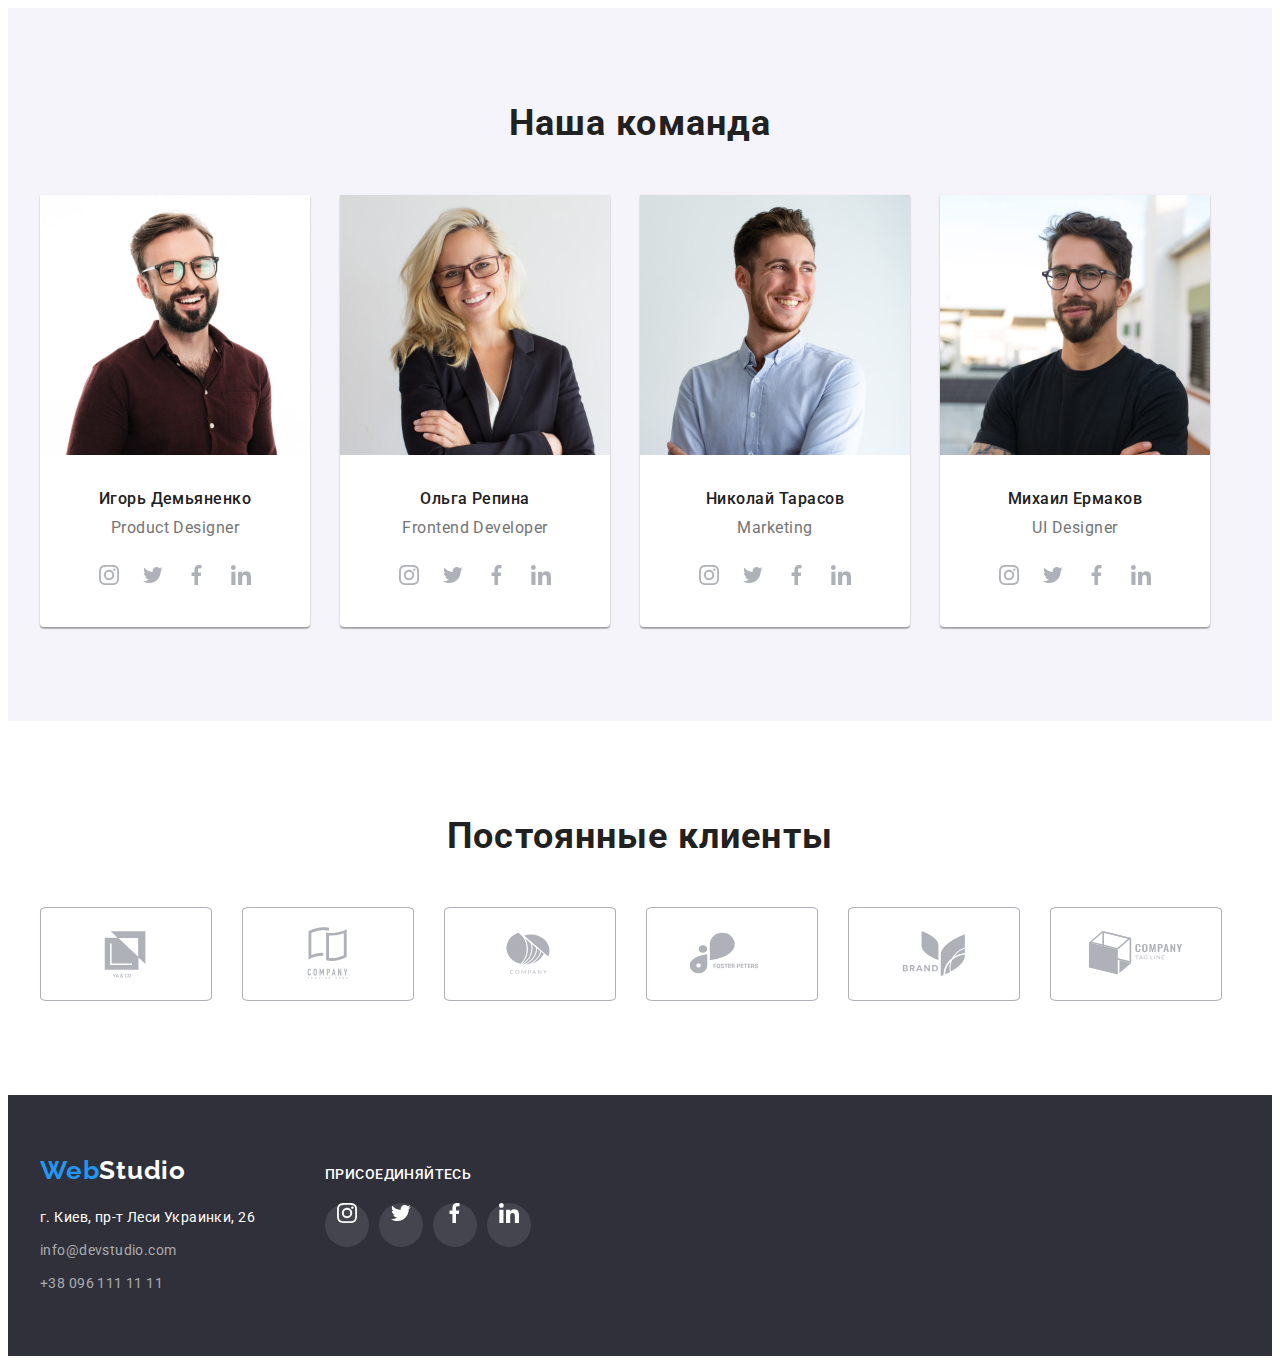
==== commit e3d51cc2: "Добавление текста на карточках "Портволио", добавление модального окна" ====
--- a/index.html
+++ b/index.html
@@ -23,7 +23,7 @@
         </div>
         <nav class="header-navigation">
             <ul class="list header-list">
-                <li class="header-item"><a class="link  header-link" href="./index.html">Студия</a></li>
+                <li class="header-item"><a class="link  header-link current" href="./index.html">Студия</a></li>
                 <li class="header-item"><a class="link header-link" href="./portfolio.html">Портфолио</a></li>
                 <li class="header-item"><a class="link header-link" href="#0">Контакты</a></li>
             </ul>
@@ -51,7 +51,7 @@
         <section class="hero section">
             <div class="hero-container container">
             <h1 class="hero-title">Эффективные решения для вашего бизнеса</h1>
-            <button class="hero-button" type="button">Заказать услугу</button>
+            <button class="hero-button" type="button" data-modal-open >Заказать услугу</button>
             </div>
         </section>
         <!--Особенности-->
@@ -379,5 +379,14 @@
         </div>
         </div>
     </footer>
+    <div class="backdrop" data-modal>
+        <div class="modal">
+            <button type="button" class="modal-close-button" data-modal-close>
+                <svg class="modal-close-icon"><use href='/img/icon.svg#icon-close-black-18dp-2-1' width='18' height='18'></use>
+                </svg>
+            </button>
+        </div>
+    </div>
+    <script src="./modal.js"></script>
 </body>
 </html>--- a/css/styles.css
+++ b/css/styles.css
@@ -10,6 +10,7 @@
   --header-text-color-second: #757575;
   --main-logo-color: #000000;
   --second-logo-color: #2196f3;
+  --timing-function: cubic-bezier(0.4, 0, 0.2, 1);
 }
 
 a:active,
@@ -149,6 +150,9 @@
 }
 
 .header-item {
+  display: block;
+  position: relative;
+
   font-weight: 500;
   font-size: 14px;
   line-height: 1.14;
@@ -157,7 +161,22 @@
 }
 
 .header-link {
+  position: relative;
   transition: color 250ms cubic-bezier(0.4, 0, 0.2, 1);
+}
+
+.header-link.current:after {
+  display: block;
+  position: absolute;
+  bottom: -32px;
+  left: 0;
+
+  content: "";
+  width: 100%;
+  height: 4px;
+
+  border-radius: 2px;
+  background-color: rgba(33, 150, 243, 1);
 }
 
 .header-contacts {
@@ -488,6 +507,7 @@
   max-width: 20px;
   max-height: 20px;
   fill: #afb1b8;
+  transition: fill 250ms cubic-bezier(0.4, 0, 0.2, 1);
 }
 
 .our-team-social-link {
@@ -497,6 +517,8 @@
   width: 44px;
   height: 44px;
   border-radius: 50%;
+
+  transition: background-color 250ms cubic-bezier(0.4, 0, 0.2, 1);
 }
 
 .our-team-social-link:hover,
@@ -555,6 +577,9 @@
   display: flex;
   justify-content: center;
   align-items: center;
+
+  transition: color 250ms cubic-bezier(0.4, 0, 0.2, 1),
+    border-color 250ms cubic-bezier(0.4, 0, 0.2, 1);
 }
 
 .regular-customers-link:hover,
@@ -567,6 +592,8 @@
   width: 106px;
   height: 60px;
   fill: #afb1b8;
+
+  transition: fill 250ms cubic-bezier(0.4, 0, 0.2, 1);
 }
 
 .regular-customers-link:hover svg,
@@ -602,6 +629,8 @@
   color: #ffffff;
 
   margin-bottom: 20px;
+
+  transition: color 250ms cubic-bezier(0.4, 0, 0.2, 1);
 }
 
 .logo-footer:hover,
@@ -627,11 +656,13 @@
 
 .map-navigation {
   color: var(--second-text-color);
+  transition: color 250ms cubic-bezier(0.4, 0, 0.2, 1);
 }
 
 .footer-mail,
 .footer-tel {
   color: rgba(255, 255, 255, 0.6);
+  transition: color 250ms cubic-bezier(0.4, 0, 0.2, 1);
 }
 
 .footer-list-item-map {
@@ -694,6 +725,9 @@
   height: 44px;
   border-radius: 50%;
   background-color: rgba(255, 255, 255, 0.1);
+
+  transition: background-color 250ms cubic-bezier(0.4, 0, 0.2, 1),
+    fill 250ms cubic-bezier(0.4, 0, 0.2, 1);
 }
 
 .our-social-item + .our-social-item {
@@ -758,6 +792,9 @@
   border-radius: 4px;
   border-color: #f5f4fa;
   padding: 6px 22px;
+
+  transition: color 250ms var(--timing-function),
+    background-color 250ms var(--timing-function);
 }
 
 .button-style:hover,
@@ -787,6 +824,39 @@
 
 .portfolio-link {
   display: block;
+}
+
+.portfolio-wrap {
+  position: relative;
+  overflow: hidden;
+}
+
+.portfolio-top-text {
+  position: absolute;
+
+  top: 0;
+  left: 0;
+
+  transform: translateY(100%);
+
+  height: 101%;
+  padding: 63px 24px;
+
+  font-style: normal;
+  font-weight: 400;
+  font-size: 18px;
+  line-height: 1.56;
+
+  letter-spacing: 0.03em;
+
+  color: #ffffff;
+  background-color: rgba(33, 150, 243, 0.9);
+
+  transition: transform 250ms var(--timing-function);
+}
+
+.portfolio-link:hover .portfolio-top-text {
+  transform: translateY(0);
 }
 
 .portfolio-text-styles {
@@ -824,3 +894,55 @@
   box-shadow: 0px 1px 1px rgba(0, 0, 0, 0.12), 0px 4px 4px rgba(0, 0, 0, 0.06),
     1px 4px 6px rgba(0, 0, 0, 0.16);
 }
+/* -------------------Backdrop and Modal---------------- */
+
+.backdrop {
+  width: 100vw;
+  height: 100vh;
+  position: fixed;
+  top: 0;
+  background-color: rgba(0, 0, 0, 0.2);
+  transition: opacity 250ms var(--timing-function),
+    visibility 250ms var(--timing-function);
+}
+
+.modal {
+  position: absolute;
+
+  width: 528px;
+  height: 581px;
+
+  background-color: rgba(255, 255, 255, 1);
+  box-shadow: 0px 1px 3px rgba(0, 0, 0, 0.12), 0px 1px 1px rgba(0, 0, 0, 0.14),
+    0px 2px 1px rgba(0, 0, 0, 0.2);
+  border-radius: 4px;
+
+  top: 50%;
+  left: 50%;
+  transform: translate(-50%, -50%);
+}
+
+.modal-close-button {
+  position: absolute;
+
+  width: 30px;
+  height: 30px;
+  top: 8px;
+  right: 8px;
+  border-radius: 50%;
+  background: #ffffff;
+  border: 1px solid rgba(0, 0, 0, 0.1);
+  box-sizing: border-box;
+  padding: 6px;
+}
+
+.modal-close-icon {
+  width: 18px;
+  height: 18px;
+}
+
+.is-hidden {
+  opacity: 0;
+  pointer-events: none;
+  visibility: hidden;
+}
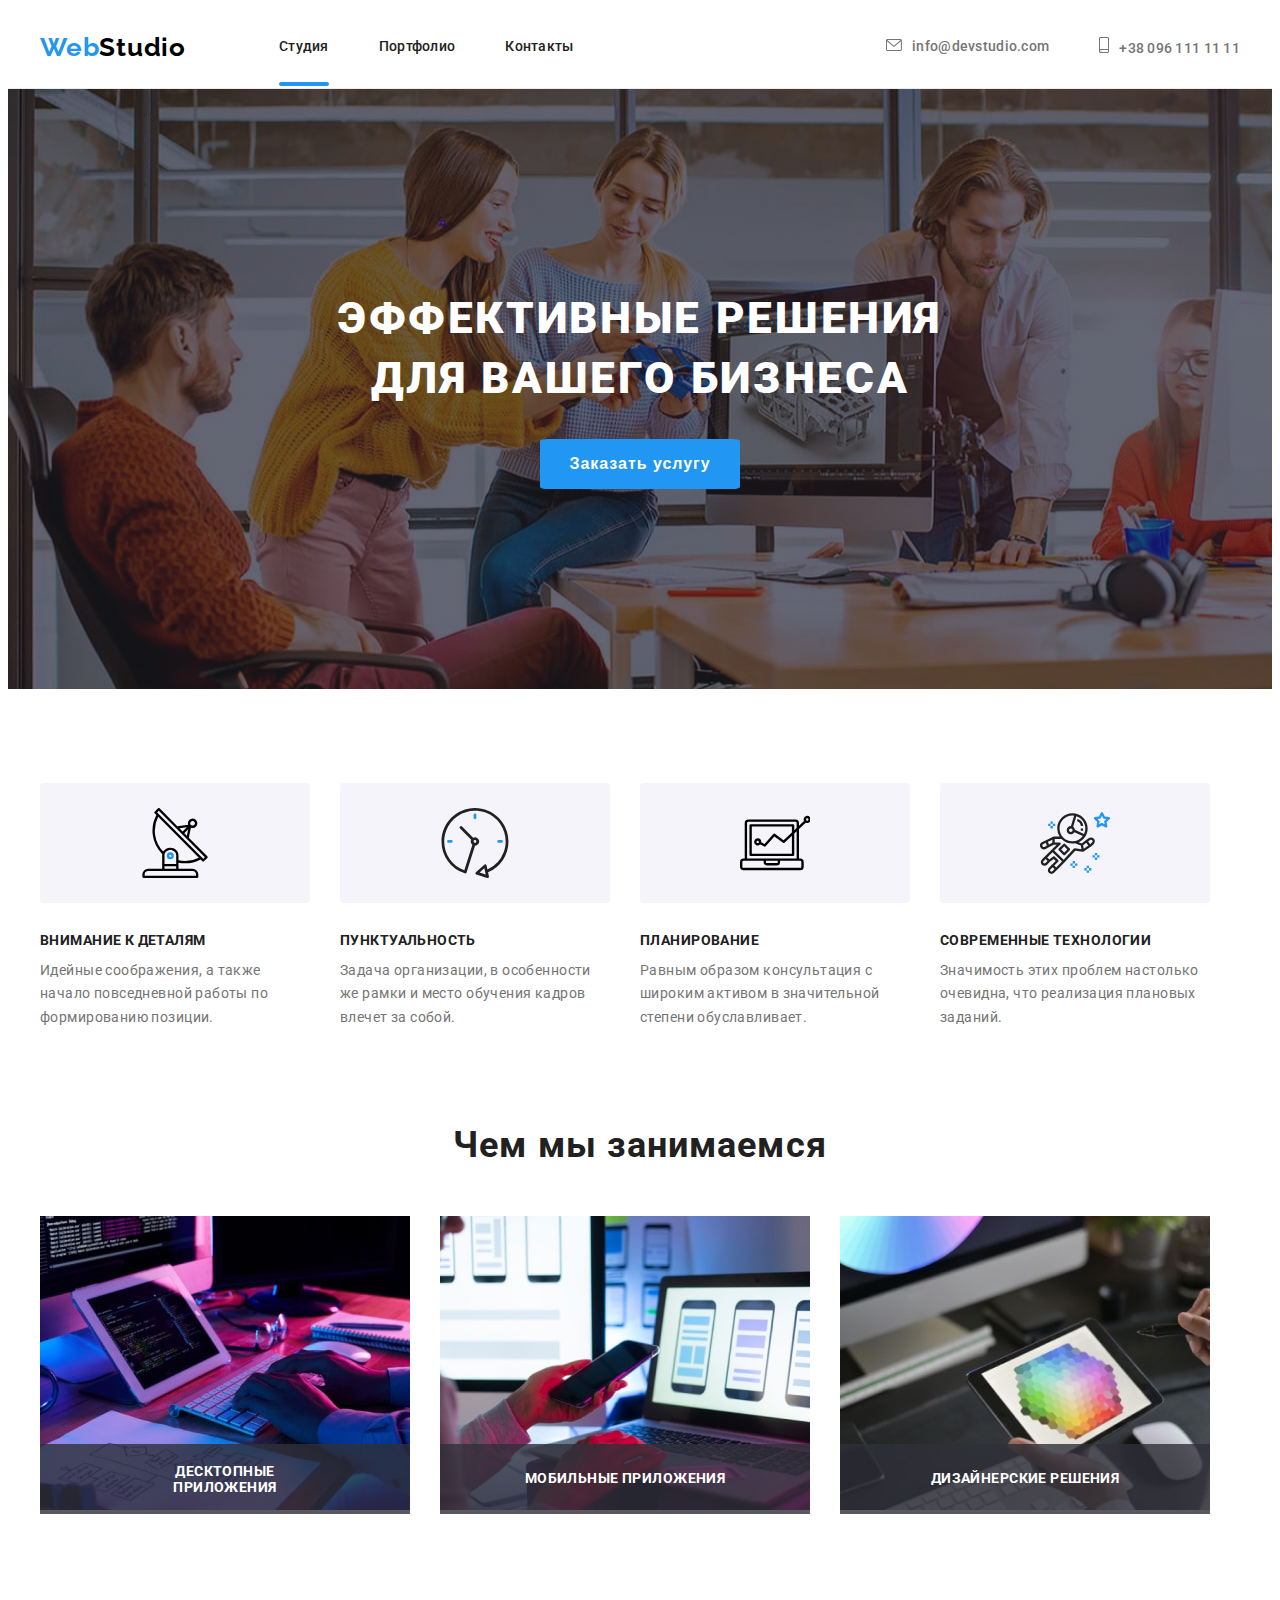
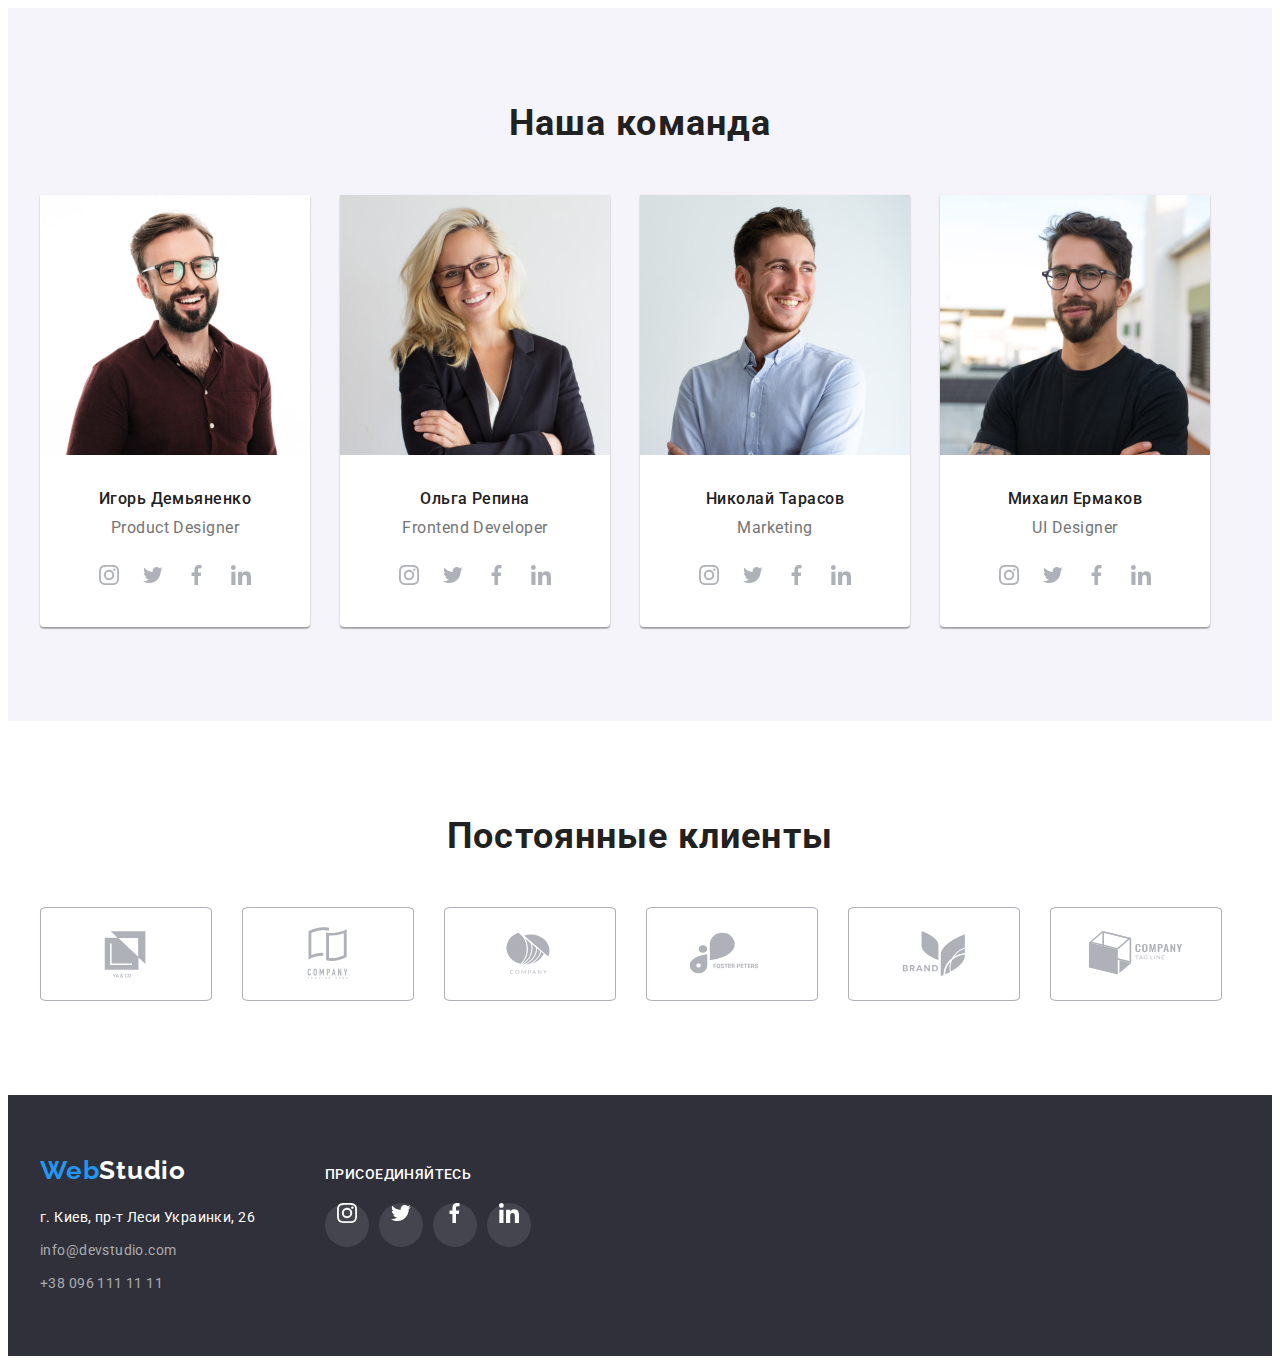
==== commit 1b30d3de: "Фикс ошибок ДЗ" ====
--- a/index.html
+++ b/index.html
@@ -379,10 +379,10 @@
         </div>
         </div>
     </footer>
-    <div class="backdrop" data-modal>
+    <div class="backdrop is-hidden" data-modal>
         <div class="modal">
             <button type="button" class="modal-close-button" data-modal-close>
-                <svg class="modal-close-icon"><use href='/img/icon.svg#icon-close-black-18dp-2-1' width='18' height='18'></use>
+                <svg class="modal-close-icon"><use href='./img/icon.svg#icon-close-black-18dp-2-1' width='18' height='18'></use>
                 </svg>
             </button>
         </div>
--- a/css/styles.css
+++ b/css/styles.css
@@ -176,7 +176,7 @@
   height: 4px;
 
   border-radius: 2px;
-  background-color: rgba(33, 150, 243, 1);
+  background-color: var(--accent-text-color);
 }
 
 .header-contacts {
@@ -792,15 +792,19 @@
   border-radius: 4px;
   border-color: #f5f4fa;
   padding: 6px 22px;
+  border: none;
 
   transition: color 250ms var(--timing-function),
-    background-color 250ms var(--timing-function);
+    background-color 250ms var(--timing-function),
+    box-shadow 250ms var(--timing-function);
 }
 
 .button-style:hover,
 .button-style:focus {
   color: var(--second-text-color);
   background-color: var(--accent-text-color);
+  box-shadow: 0px 3px 1px rgba(0, 0, 0, 0.1), 0px 1px 2px rgba(0, 0, 0, 0.08),
+    0px 2px 2px rgba(0, 0, 0, 0.12);
 }
 
 /*-------------------------------PORTFOLIO LIST-----------------*/
@@ -813,17 +817,19 @@
 
 .portfolio-item {
   background: #ffffff;
-  border: 1px solid #eeeeee;
 
   flex-basis: calc(100% / 3 - 30px);
   margin: 13px;
 }
 
-/* .portfolio-image {
-} */
+.portfolio-image {
+  display: block;
+  max-width: 100%;
+}
 
 .portfolio-link {
   display: block;
+  transition: box-shadow 250ms var(--timing-function);
 }
 
 .portfolio-wrap {
@@ -855,7 +861,8 @@
   transition: transform 250ms var(--timing-function);
 }
 
-.portfolio-link:hover .portfolio-top-text {
+.portfolio-link:hover .portfolio-top-text,
+.portfolio-link:focus .portfolio-top-text {
   transform: translateY(0);
 }
 
@@ -864,6 +871,7 @@
   padding-left: 24px;
   padding-right: 24px;
   padding-bottom: 20px;
+  border: 1px solid #eeeeee;
 }
 
 .portfolio-list-subtitle {
